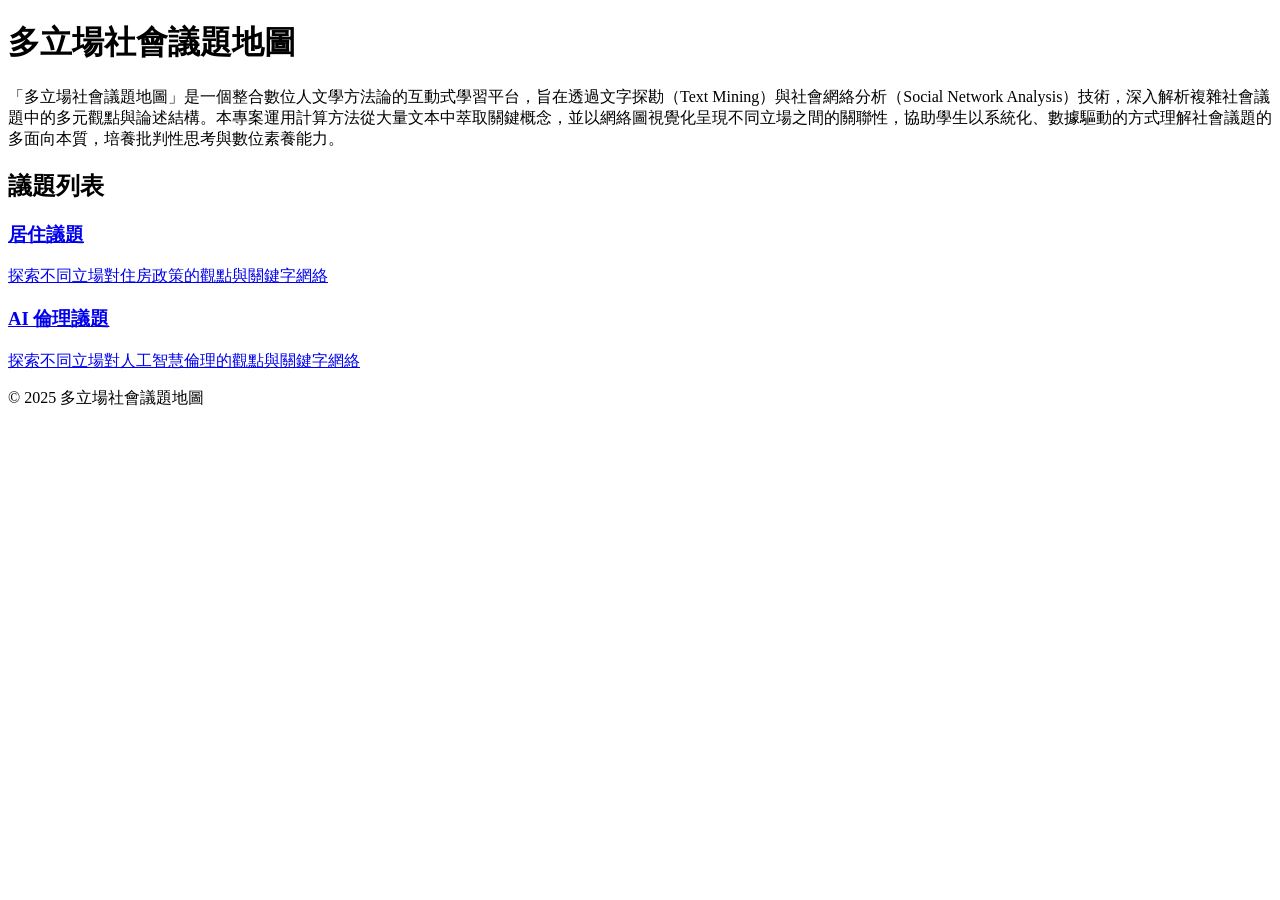
==== index.html @ eb8623aa "Add files via upload" ====
<!DOCTYPE html>
<html lang="zh-TW">
<head>
    <meta charset="UTF-8">
    <meta name="viewport" content="width=device-width, initial-scale=1.0">
    <title>多立場社會議題地圖</title>
    <link rel="stylesheet" href="assets/style.css">
</head>
<body>
    <div class="container">
        <header>
            <h1>多立場社會議題地圖</h1>
        </header>
        
        <main>
            <section class="intro">
                <p>
                    「多立場社會議題地圖」是一個整合數位人文學方法論的互動式學習平台，旨在透過文字探勘（Text Mining）與社會網絡分析（Social Network Analysis）技術，深入解析複雜社會議題中的多元觀點與論述結構。本專案運用計算方法從大量文本中萃取關鍵概念，並以網絡圖視覺化呈現不同立場之間的關聯性，協助學生以系統化、數據驅動的方式理解社會議題的多面向本質，培養批判性思考與數位素養能力。
                </p>
            </section>
            
            <section class="issues-list">
                <h2>議題列表</h2>
                <div class="issue-card">
                    <a href="issue.html?id=housing">
                        <h3>居住議題</h3>
                        <p>探索不同立場對住房政策的觀點與關鍵字網絡</p>
                    </a>
                </div>
                <div class="issue-card">
                    <a href="issue.html?id=ai_ethics">
                        <h3>AI 倫理議題</h3>
                        <p>探索不同立場對人工智慧倫理的觀點與關鍵字網絡</p>
                    </a>
                </div>
            </section>
        </main>
        
        <footer>
            <p>&copy; 2025 多立場社會議題地圖</p>
        </footer>
    </div>
</body>
</html>
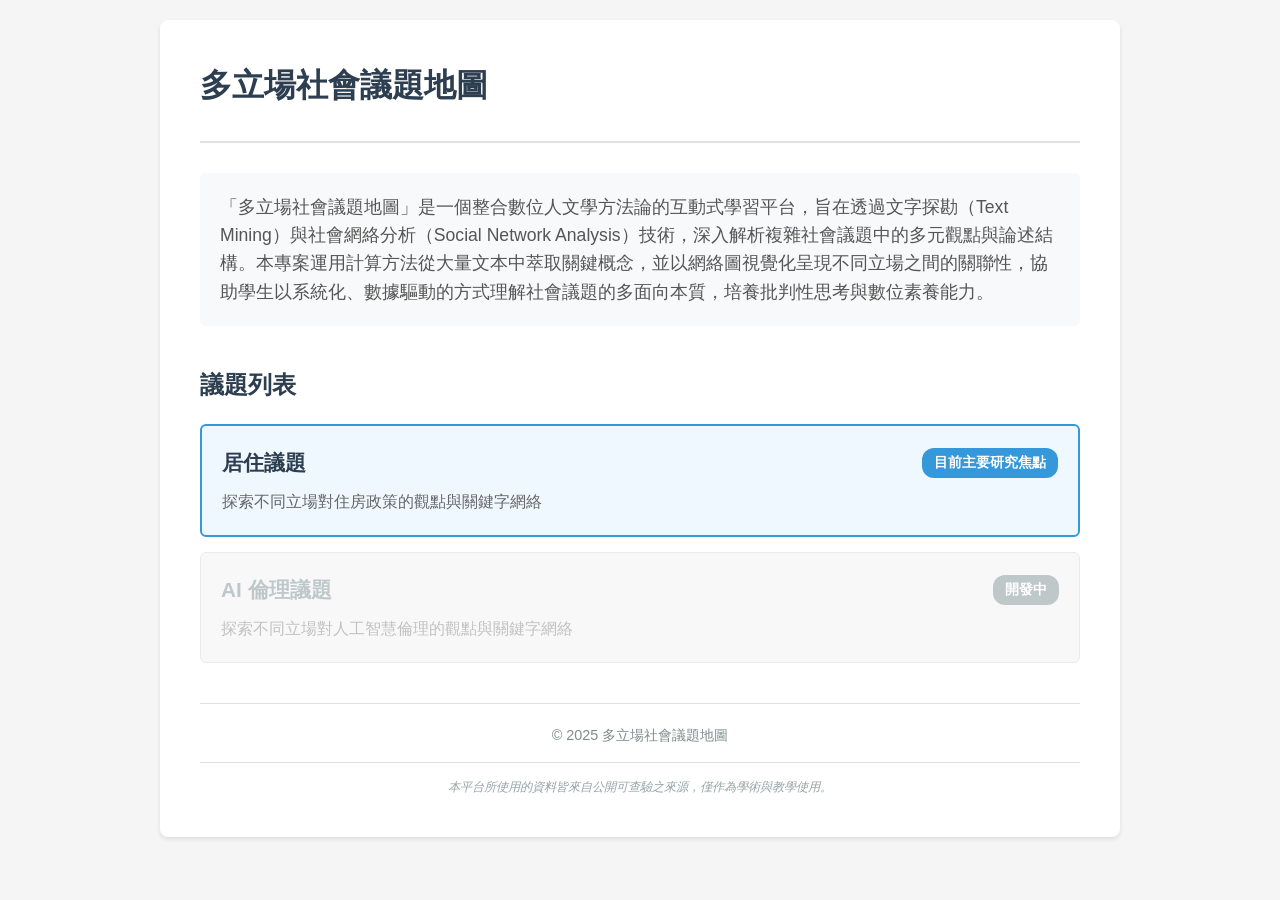
==== commit 281eadff: "完成議題頁核心功能與資料結構優化：新增資料來源說明、文章列表、主要發現與問題診斷區塊" ====
--- a/index.html
+++ b/index.html
@@ -1,45 +1,52 @@
-<!DOCTYPE html>
-<html lang="zh-TW">
-<head>
-    <meta charset="UTF-8">
-    <meta name="viewport" content="width=device-width, initial-scale=1.0">
-    <title>多立場社會議題地圖</title>
-    <link rel="stylesheet" href="assets/style.css">
-</head>
-<body>
-    <div class="container">
-        <header>
-            <h1>多立場社會議題地圖</h1>
-        </header>
-        
-        <main>
-            <section class="intro">
-                <p>
-                    「多立場社會議題地圖」是一個整合數位人文學方法論的互動式學習平台，旨在透過文字探勘（Text Mining）與社會網絡分析（Social Network Analysis）技術，深入解析複雜社會議題中的多元觀點與論述結構。本專案運用計算方法從大量文本中萃取關鍵概念，並以網絡圖視覺化呈現不同立場之間的關聯性，協助學生以系統化、數據驅動的方式理解社會議題的多面向本質，培養批判性思考與數位素養能力。
-                </p>
-            </section>
-            
-            <section class="issues-list">
-                <h2>議題列表</h2>
-                <div class="issue-card">
-                    <a href="issue.html?id=housing">
-                        <h3>居住議題</h3>
-                        <p>探索不同立場對住房政策的觀點與關鍵字網絡</p>
-                    </a>
-                </div>
-                <div class="issue-card">
-                    <a href="issue.html?id=ai_ethics">
-                        <h3>AI 倫理議題</h3>
-                        <p>探索不同立場對人工智慧倫理的觀點與關鍵字網絡</p>
-                    </a>
-                </div>
-            </section>
-        </main>
-        
-        <footer>
-            <p>&copy; 2025 多立場社會議題地圖</p>
-        </footer>
-    </div>
-</body>
-</html>
-
+<!DOCTYPE html>
+<html lang="zh-TW">
+<head>
+    <meta charset="UTF-8">
+    <meta name="viewport" content="width=device-width, initial-scale=1.0">
+    <title>多立場社會議題地圖</title>
+    <link rel="stylesheet" href="assets/style.css">
+</head>
+<body>
+    <div class="container">
+        <header>
+            <h1>多立場社會議題地圖</h1>
+        </header>
+        
+        <main>
+            <section class="intro">
+                <p>
+                    「多立場社會議題地圖」是一個整合數位人文學方法論的互動式學習平台，旨在透過文字探勘（Text Mining）與社會網絡分析（Social Network Analysis）技術，深入解析複雜社會議題中的多元觀點與論述結構。本專案運用計算方法從大量文本中萃取關鍵概念，並以網絡圖視覺化呈現不同立場之間的關聯性，協助學生以系統化、數據驅動的方式理解社會議題的多面向本質，培養批判性思考與數位素養能力。
+                </p>
+            </section>
+            
+            <section class="issues-list">
+                <h2>議題列表</h2>
+                <div class="issue-card issue-card-featured">
+                    <a href="issue.html?id=housing">
+                        <div class="issue-card-header">
+                            <h3>居住議題</h3>
+                            <span class="issue-badge badge-primary">目前主要研究焦點</span>
+                        </div>
+                        <p>探索不同立場對住房政策的觀點與關鍵字網絡</p>
+                    </a>
+                </div>
+                <div class="issue-card issue-card-disabled">
+                    <div class="issue-card-content">
+                        <div class="issue-card-header">
+                            <h3>AI 倫理議題</h3>
+                            <span class="issue-badge badge-secondary">開發中</span>
+                        </div>
+                        <p>探索不同立場對人工智慧倫理的觀點與關鍵字網絡</p>
+                    </div>
+                </div>
+            </section>
+        </main>
+        
+        <footer>
+            <p>&copy; 2025 多立場社會議題地圖</p>
+            <p class="disclaimer">本平台所使用的資料皆來自公開可查驗之來源，僅作為學術與教學使用。</p>
+        </footer>
+    </div>
+</body>
+</html>
+
--- a/assets/style.css
+++ b/assets/style.css
@@ -0,0 +1,911 @@
+/* 基本重置與字體設定 */
+* {
+    margin: 0;
+    padding: 0;
+    box-sizing: border-box;
+}
+
+body {
+    font-family: -apple-system, BlinkMacSystemFont, "Segoe UI", Roboto, "Helvetica Neue", Arial, sans-serif;
+    line-height: 1.6;
+    color: #333;
+    background-color: #f5f5f5;
+    padding: 20px;
+}
+
+.container {
+    max-width: 960px;
+    margin: 0 auto;
+    background-color: white;
+    padding: 40px;
+    border-radius: 8px;
+    box-shadow: 0 2px 4px rgba(0, 0, 0, 0.1);
+}
+
+/* 標題樣式 */
+header {
+    margin-bottom: 30px;
+    border-bottom: 2px solid #e0e0e0;
+    padding-bottom: 20px;
+}
+
+header h1 {
+    font-size: 2em;
+    color: #2c3e50;
+    margin-bottom: 10px;
+}
+
+nav {
+    margin-top: 10px;
+}
+
+.back-link {
+    color: #3498db;
+    text-decoration: none;
+    font-size: 0.9em;
+}
+
+.back-link:hover {
+    text-decoration: underline;
+}
+
+/* 介紹區塊 */
+.intro {
+    margin-bottom: 40px;
+    padding: 20px;
+    background-color: #f8f9fa;
+    border-radius: 6px;
+}
+
+.intro p {
+    font-size: 1.1em;
+    color: #555;
+}
+
+/* 議題列表 */
+.issues-list {
+    margin-top: 30px;
+}
+
+.issues-list h2 {
+    font-size: 1.5em;
+    color: #2c3e50;
+    margin-bottom: 20px;
+}
+
+.issue-card {
+    margin-bottom: 15px;
+    border: 1px solid #ddd;
+    border-radius: 6px;
+    transition: box-shadow 0.3s ease;
+}
+
+.issue-card:hover {
+    box-shadow: 0 4px 8px rgba(0, 0, 0, 0.1);
+}
+
+.issue-card a {
+    display: block;
+    padding: 20px;
+    text-decoration: none;
+    color: inherit;
+}
+
+.issue-card-content {
+    display: block;
+    padding: 20px;
+    color: inherit;
+}
+
+.issue-card-header {
+    display: flex;
+    justify-content: space-between;
+    align-items: center;
+    margin-bottom: 10px;
+    gap: 10px;
+    flex-wrap: wrap;
+}
+
+.issue-card h3 {
+    font-size: 1.3em;
+    color: #2c3e50;
+    margin: 0;
+    flex: 1;
+    min-width: 200px;
+}
+
+.issue-card p {
+    color: #666;
+    margin: 0;
+}
+
+/* 議題卡片標籤 */
+.issue-badge {
+    display: inline-block;
+    padding: 4px 12px;
+    border-radius: 12px;
+    font-size: 0.85em;
+    font-weight: 600;
+    white-space: nowrap;
+    flex-shrink: 0;
+}
+
+.badge-primary {
+    background-color: #3498db;
+    color: white;
+}
+
+.badge-secondary {
+    background-color: #95a5a6;
+    color: white;
+}
+
+/* 主要議題卡片樣式 */
+.issue-card-featured {
+    border: 2px solid #3498db;
+    background-color: #f0f8ff;
+}
+
+.issue-card-featured:hover {
+    box-shadow: 0 6px 12px rgba(52, 152, 219, 0.2);
+}
+
+/* 開發中議題卡片樣式 */
+.issue-card-disabled {
+    opacity: 0.6;
+    background-color: #f5f5f5;
+    cursor: not-allowed;
+}
+
+.issue-card-disabled:hover {
+    box-shadow: 0 2px 4px rgba(0, 0, 0, 0.05);
+}
+
+.issue-card-disabled h3 {
+    color: #95a5a6;
+}
+
+.issue-card-disabled p {
+    color: #999;
+}
+
+/* 議題詳情頁面 */
+.issue-header {
+    margin-bottom: 30px;
+}
+
+.issue-title {
+    font-size: 2em;
+    color: #2c3e50;
+    margin-bottom: 15px;
+}
+
+.issue-description {
+    font-size: 1.1em;
+    color: #555;
+    line-height: 1.8;
+}
+
+/* 閱讀引導區塊 */
+.reading-guide {
+    margin-bottom: 30px;
+    padding: 20px;
+    background-color: #f8f9fa;
+    border-radius: 6px;
+}
+
+.reading-guide p {
+    font-size: 1.1em;
+    color: #555;
+    line-height: 1.8;
+    margin: 0;
+}
+
+.issue-layout {
+    display: grid;
+    grid-template-columns: 1fr 1fr;
+    gap: 30px;
+    margin-top: 30px;
+}
+
+/* 立場卡片 */
+.stances-column h3,
+.network-column h3 {
+    font-size: 1.3em;
+    color: #2c3e50;
+    margin-bottom: 20px;
+    padding-bottom: 10px;
+    border-bottom: 2px solid #e0e0e0;
+}
+
+.stance-card {
+    background-color: #f8f9fa;
+    border: 1px solid #d0d0d0;
+    border-radius: 6px;
+    padding: 24px;
+    margin-bottom: 15px;
+    box-shadow: 0 2px 4px rgba(0, 0, 0, 0.05);
+}
+
+.stance-name {
+    font-size: 1.2em;
+    font-weight: bold;
+    color: #2c3e50;
+    margin-bottom: 10px;
+}
+
+.stance-summary {
+    color: #555;
+    line-height: 1.7;
+}
+
+/* 網絡圖區域 */
+.network-column {
+    background-color: #f8f9fa;
+    border: 1px solid #e0e0e0;
+    border-radius: 6px;
+    padding: 20px;
+}
+
+/* 網絡圖標題與圖例 */
+.network-header {
+    display: flex;
+    justify-content: space-between;
+    align-items: flex-start;
+    margin-bottom: 20px;
+    padding-bottom: 10px;
+    border-bottom: 2px solid #e0e0e0;
+    flex-wrap: wrap;
+    gap: 15px;
+}
+
+.network-header h3 {
+    margin: 0;
+    padding-bottom: 0;
+    border-bottom: none;
+    flex: 0 0 auto;
+}
+
+/* 圖例樣式 */
+.network-legend {
+    display: flex;
+    flex-wrap: wrap;
+    gap: 12px;
+    align-items: center;
+    font-size: 0.85em;
+    color: #555;
+}
+
+.legend-item {
+    display: flex;
+    align-items: center;
+    gap: 6px;
+}
+
+.legend-color {
+    display: inline-block;
+    width: 14px;
+    height: 14px;
+    border-radius: 3px;
+    border: 1px solid rgba(0, 0, 0, 0.1);
+    flex-shrink: 0;
+}
+
+.legend-text {
+    white-space: nowrap;
+    font-size: 0.9em;
+}
+
+/* 視圖切換按鈕 */
+.view-toggle {
+    display: flex;
+    gap: 10px;
+    margin-bottom: 20px;
+    margin-top: 15px;
+}
+
+.view-btn {
+    padding: 10px 20px;
+    border: 2px solid #3498db;
+    background-color: white;
+    color: #3498db;
+    border-radius: 6px;
+    cursor: pointer;
+    font-size: 0.95em;
+    font-weight: 500;
+    transition: all 0.3s ease;
+}
+
+.view-btn:hover {
+    background-color: #f0f8ff;
+}
+
+.view-btn.active {
+    background-color: #3498db;
+    color: white;
+}
+
+/* 列表視圖 */
+.list-view {
+    margin-top: 10px;
+}
+
+.keyword-list-container {
+    display: flex;
+    flex-direction: column;
+    gap: 20px;
+}
+
+.keyword-group-section {
+    background-color: white;
+    border: 1px solid #e0e0e0;
+    border-radius: 6px;
+    padding: 15px;
+}
+
+.keyword-group-title {
+    font-size: 1.1em;
+    color: #2c3e50;
+    margin-bottom: 12px;
+    padding-bottom: 8px;
+    border-bottom: 2px solid #e0e0e0;
+}
+
+.keyword-cards {
+    display: flex;
+    flex-wrap: wrap;
+    gap: 10px;
+}
+
+.keyword-card {
+    background-color: #f8f9fa;
+    border: 1px solid #d0d0d0;
+    border-radius: 4px;
+    padding: 10px 15px;
+    transition: all 0.2s ease;
+}
+
+.keyword-card:hover {
+    background-color: #e9ecef;
+    border-color: #3498db;
+    box-shadow: 0 2px 4px rgba(0, 0, 0, 0.1);
+}
+
+.keyword-name {
+    font-size: 0.95em;
+    color: #2c3e50;
+    font-weight: 500;
+}
+
+.network-view {
+    margin-top: 10px;
+}
+
+#network {
+    margin-bottom: 15px;
+}
+
+.node-info {
+    margin-top: 15px;
+    padding: 15px;
+    background-color: white;
+    border: 1px solid #d0d0d0;
+    border-radius: 6px;
+    box-shadow: 0 2px 4px rgba(0, 0, 0, 0.05);
+}
+
+.node-info-content {
+    color: #2c3e50;
+}
+
+.node-info-content strong {
+    font-size: 1.1em;
+    color: #2c3e50;
+    display: block;
+    margin-bottom: 8px;
+}
+
+.node-info-group {
+    color: #555;
+    font-size: 0.95em;
+    margin: 0;
+    line-height: 1.6;
+}
+
+/* 關鍵詞資訊區塊（hover 時顯示） */
+.keyword-info {
+    margin-top: 15px;
+    padding: 15px;
+    background-color: #fff3cd;
+    border: 1px solid #ffc107;
+    border-radius: 6px;
+    box-shadow: 0 2px 4px rgba(0, 0, 0, 0.05);
+    transition: opacity 0.3s ease;
+}
+
+.keyword-info-content {
+    color: #2c3e50;
+}
+
+.keyword-label {
+    font-size: 1.2em;
+    color: #2c3e50;
+    display: block;
+    margin-bottom: 8px;
+}
+
+.keyword-group {
+    color: #555;
+    font-size: 0.95em;
+    margin: 0;
+    line-height: 1.6;
+}
+
+/* 關鍵詞說明區塊（點擊節點時顯示） */
+.keyword-info-section {
+    margin-top: 30px;
+    padding: 20px;
+    background-color: #f8f9fa;
+    border: 1px solid #e0e0e0;
+    border-radius: 6px;
+}
+
+.keyword-info-section h3 {
+    font-size: 1.2em;
+    color: #2c3e50;
+    margin-bottom: 15px;
+    padding-bottom: 10px;
+    border-bottom: 2px solid #e0e0e0;
+}
+
+#keyword-title {
+    font-size: 1em;
+    color: #555;
+    margin-bottom: 15px;
+    font-weight: 500;
+}
+
+#keyword-explanation {
+    font-size: 1em;
+    color: #2c3e50;
+    line-height: 1.8;
+    margin-bottom: 15px;
+}
+
+#keyword-examples {
+    margin-top: 10px;
+    padding-left: 20px;
+}
+
+#keyword-examples li {
+    font-size: 0.95em;
+    color: #555;
+    line-height: 1.8;
+    margin-bottom: 8px;
+}
+
+.network-section {
+    margin-bottom: 25px;
+}
+
+.network-section h4 {
+    font-size: 1.1em;
+    color: #2c3e50;
+    margin-bottom: 15px;
+    padding-bottom: 8px;
+    border-bottom: 1px solid #ddd;
+}
+
+.node-list,
+.link-list {
+    list-style: none;
+}
+
+.node-item,
+.link-item {
+    background-color: white;
+    padding: 12px;
+    margin-bottom: 8px;
+    border-radius: 4px;
+    border-left: 3px solid #3498db;
+}
+
+.node-item {
+    border-left-color: #3498db;
+}
+
+.link-item {
+    border-left-color: #e74c3c;
+}
+
+.node-label {
+    font-weight: bold;
+    color: #2c3e50;
+}
+
+.node-group {
+    font-size: 0.9em;
+    color: #7f8c8d;
+    margin-left: 10px;
+}
+
+.link-source,
+.link-target {
+    font-weight: bold;
+    color: #2c3e50;
+}
+
+.link-weight {
+    color: #7f8c8d;
+    font-size: 0.9em;
+    margin-left: 10px;
+}
+
+/* 載入狀態 */
+.loading {
+    text-align: center;
+    padding: 40px;
+    color: #7f8c8d;
+    font-size: 1.1em;
+}
+
+.error {
+    background-color: #fee;
+    border: 1px solid #fcc;
+    border-radius: 6px;
+    padding: 20px;
+    color: #c33;
+    text-align: center;
+}
+
+/* 資料來源與研究方法區塊 */
+.data-source-section {
+    margin-bottom: 40px;
+}
+
+.data-source-section h3 {
+    font-size: 1.5em;
+    color: #2c3e50;
+    margin-bottom: 20px;
+    padding-bottom: 10px;
+    border-bottom: 2px solid #e0e0e0;
+}
+
+.data-source-card {
+    background-color: #f8f9fa;
+    border: 1px solid #e0e0e0;
+    border-radius: 6px;
+    padding: 25px;
+}
+
+.data-source-info {
+    margin-bottom: 25px;
+}
+
+.info-item {
+    margin-bottom: 12px;
+    line-height: 1.8;
+    color: #555;
+}
+
+.info-item strong {
+    color: #2c3e50;
+    margin-right: 8px;
+}
+
+.methodology-info {
+    padding-top: 20px;
+    border-top: 1px solid #e0e0e0;
+}
+
+.methodology-info h4 {
+    font-size: 1.1em;
+    color: #2c3e50;
+    margin-bottom: 12px;
+}
+
+.methodology-info p {
+    color: #555;
+    line-height: 1.8;
+    margin: 0;
+}
+
+/* 相關文章列表 */
+.related-articles {
+    margin-top: 20px;
+    padding-top: 20px;
+    border-top: 2px solid #e0e0e0;
+}
+
+.related-articles h4 {
+    font-size: 1.1em;
+    color: #2c3e50;
+    margin-bottom: 15px;
+}
+
+.articles-list {
+    display: flex;
+    flex-direction: column;
+    gap: 15px;
+}
+
+.article-item {
+    background-color: white;
+    border: 1px solid #d0d0d0;
+    border-radius: 6px;
+    padding: 15px;
+    transition: box-shadow 0.2s ease;
+}
+
+.article-item:hover {
+    box-shadow: 0 2px 8px rgba(0, 0, 0, 0.1);
+}
+
+.article-title {
+    margin: 0 0 10px 0;
+    font-size: 1em;
+}
+
+.article-title a {
+    color: #3498db;
+    text-decoration: none;
+    font-weight: 500;
+}
+
+.article-title a:hover {
+    text-decoration: underline;
+}
+
+.article-meta {
+    display: flex;
+    gap: 15px;
+    font-size: 0.9em;
+    color: #7f8c8d;
+    flex-wrap: wrap;
+    align-items: center;
+}
+
+.article-source {
+    font-weight: 500;
+}
+
+.article-source strong {
+    color: #2c3e50;
+}
+
+.article-date {
+    color: #95a5a6;
+}
+
+.article-date strong {
+    color: #2c3e50;
+}
+
+.article-url {
+    margin-left: auto;
+}
+
+.article-link {
+    color: #3498db;
+    text-decoration: none;
+    font-weight: 500;
+    padding: 4px 12px;
+    border: 1px solid #3498db;
+    border-radius: 4px;
+    transition: all 0.2s ease;
+}
+
+.article-link:hover {
+    background-color: #3498db;
+    color: white;
+}
+
+.no-articles {
+    color: #7f8c8d;
+    font-style: italic;
+    padding: 15px;
+    background-color: #f8f9fa;
+    border-radius: 4px;
+    text-align: center;
+}
+
+/* 主要發現區塊 */
+.findings-section {
+    margin-top: 50px;
+    margin-bottom: 40px;
+}
+
+.findings-section h3 {
+    font-size: 1.5em;
+    color: #2c3e50;
+    margin-bottom: 20px;
+    padding-bottom: 10px;
+    border-bottom: 2px solid #e0e0e0;
+}
+
+.findings-content {
+    background-color: #f8f9fa;
+    border: 1px solid #e0e0e0;
+    border-radius: 6px;
+    padding: 25px;
+}
+
+.findings-list {
+    list-style: none;
+    padding: 0;
+    margin: 0;
+}
+
+.finding-item {
+    margin-bottom: 20px;
+    padding: 15px;
+    background-color: white;
+    border-left: 4px solid #3498db;
+    border-radius: 4px;
+    line-height: 1.8;
+}
+
+.finding-item:last-child {
+    margin-bottom: 0;
+}
+
+.finding-item strong {
+    color: #2c3e50;
+    display: block;
+    margin-bottom: 8px;
+    font-size: 1.05em;
+}
+
+.findings-note {
+    margin-top: 20px;
+    padding-top: 15px;
+    border-top: 1px solid #e0e0e0;
+    color: #7f8c8d;
+    font-size: 0.9em;
+}
+
+/* 問題診斷與解決方案區塊 */
+.solutions-section {
+    margin-top: 50px;
+    margin-bottom: 40px;
+}
+
+.solutions-section h3 {
+    font-size: 1.5em;
+    color: #2c3e50;
+    margin-bottom: 20px;
+    padding-bottom: 10px;
+    border-bottom: 2px solid #e0e0e0;
+}
+
+.solutions-content {
+    display: flex;
+    flex-direction: column;
+    gap: 25px;
+}
+
+.solution-card {
+    display: grid;
+    grid-template-columns: 1fr 1fr;
+    gap: 25px;
+    background-color: #f8f9fa;
+    border: 1px solid #e0e0e0;
+    border-radius: 6px;
+    padding: 25px;
+}
+
+.problem-column,
+.solution-column {
+    background-color: white;
+    padding: 20px;
+    border-radius: 4px;
+    border: 1px solid #d0d0d0;
+}
+
+.problem-column h4,
+.solution-column h4 {
+    font-size: 1.1em;
+    color: #2c3e50;
+    margin-bottom: 15px;
+    padding-bottom: 8px;
+    border-bottom: 2px solid #e74c3c;
+}
+
+.solution-column h4 {
+    border-bottom-color: #27ae60;
+}
+
+.problem-column p {
+    color: #555;
+    line-height: 1.8;
+    margin: 0;
+}
+
+.solution-column ul {
+    margin: 0;
+    padding-left: 20px;
+    color: #555;
+    line-height: 1.8;
+}
+
+.solution-column li {
+    margin-bottom: 8px;
+}
+
+.solutions-note {
+    margin-top: 20px;
+    padding-top: 15px;
+    border-top: 1px solid #e0e0e0;
+    color: #7f8c8d;
+    font-size: 0.9em;
+    text-align: center;
+}
+
+/* 頁尾 */
+footer {
+    margin-top: 40px;
+    padding-top: 20px;
+    border-top: 1px solid #e0e0e0;
+    text-align: center;
+    color: #7f8c8d;
+    font-size: 0.9em;
+}
+
+.disclaimer {
+    margin-top: 15px;
+    padding-top: 15px;
+    border-top: 1px solid #e0e0e0;
+    font-size: 0.85em;
+    color: #95a5a6;
+    font-style: italic;
+    line-height: 1.6;
+}
+
+/* 響應式設計 */
+@media (max-width: 768px) {
+    body {
+        padding: 10px;
+    }
+    
+    .container {
+        padding: 20px;
+    }
+    
+    header h1 {
+        font-size: 1.5em;
+    }
+    
+    .issue-layout {
+        grid-template-columns: 1fr;
+        gap: 20px;
+    }
+    
+    .issue-title {
+        font-size: 1.5em;
+    }
+    
+    .network-header {
+        flex-direction: column;
+        align-items: flex-start;
+    }
+    
+    .network-legend {
+        width: 100%;
+        margin-top: 10px;
+    }
+    
+    .solution-card {
+        grid-template-columns: 1fr;
+        gap: 20px;
+    }
+    
+    .data-source-card {
+        padding: 20px;
+    }
+    
+    .findings-content,
+    .solutions-content {
+        padding: 20px;
+    }
+}
+
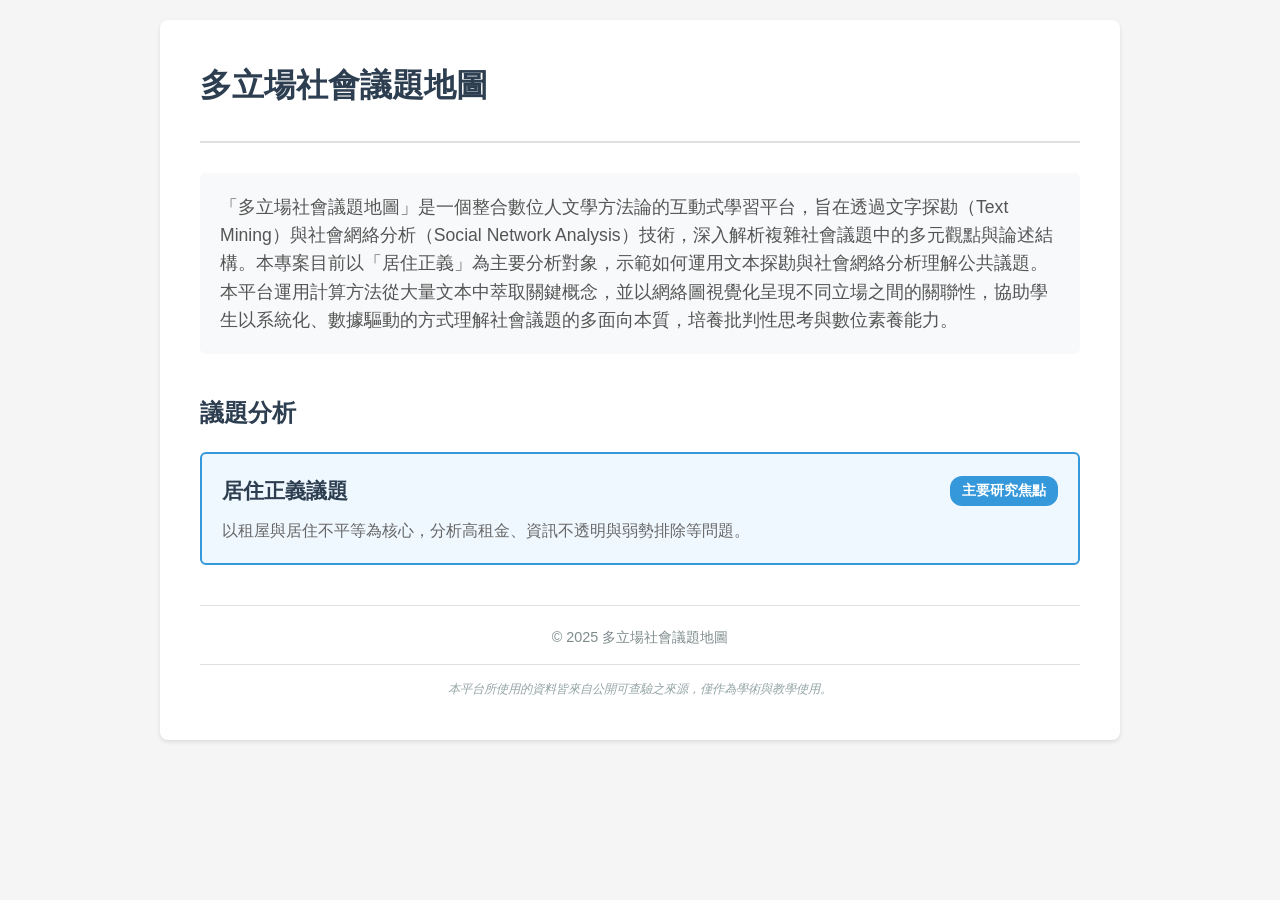
==== commit 72ec2805: "重構專案：移除 AI 倫理議題，專注於居住正義單一議題" ====
--- a/index.html
+++ b/index.html
@@ -15,29 +15,20 @@
         <main>
             <section class="intro">
                 <p>
-                    「多立場社會議題地圖」是一個整合數位人文學方法論的互動式學習平台，旨在透過文字探勘（Text Mining）與社會網絡分析（Social Network Analysis）技術，深入解析複雜社會議題中的多元觀點與論述結構。本專案運用計算方法從大量文本中萃取關鍵概念，並以網絡圖視覺化呈現不同立場之間的關聯性，協助學生以系統化、數據驅動的方式理解社會議題的多面向本質，培養批判性思考與數位素養能力。
+                    「多立場社會議題地圖」是一個整合數位人文學方法論的互動式學習平台，旨在透過文字探勘（Text Mining）與社會網絡分析（Social Network Analysis）技術，深入解析複雜社會議題中的多元觀點與論述結構。本專案目前以「居住正義」為主要分析對象，示範如何運用文本探勘與社會網絡分析理解公共議題。本平台運用計算方法從大量文本中萃取關鍵概念，並以網絡圖視覺化呈現不同立場之間的關聯性，協助學生以系統化、數據驅動的方式理解社會議題的多面向本質，培養批判性思考與數位素養能力。
                 </p>
             </section>
             
             <section class="issues-list">
-                <h2>議題列表</h2>
+                <h2>議題分析</h2>
                 <div class="issue-card issue-card-featured">
                     <a href="issue.html?id=housing">
                         <div class="issue-card-header">
-                            <h3>居住議題</h3>
-                            <span class="issue-badge badge-primary">目前主要研究焦點</span>
+                            <h3>居住正義議題</h3>
+                            <span class="issue-badge badge-primary">主要研究焦點</span>
                         </div>
-                        <p>探索不同立場對住房政策的觀點與關鍵字網絡</p>
+                        <p>以租屋與居住不平等為核心，分析高租金、資訊不透明與弱勢排除等問題。</p>
                     </a>
-                </div>
-                <div class="issue-card issue-card-disabled">
-                    <div class="issue-card-content">
-                        <div class="issue-card-header">
-                            <h3>AI 倫理議題</h3>
-                            <span class="issue-badge badge-secondary">開發中</span>
-                        </div>
-                        <p>探索不同立場對人工智慧倫理的觀點與關鍵字網絡</p>
-                    </div>
                 </div>
             </section>
         </main>
--- a/assets/style.css
+++ b/assets/style.css
@@ -558,6 +558,58 @@
     text-align: center;
 }
 
+/* 研究說明區塊 */
+.research-overview-section {
+    margin-top: 30px;
+    margin-bottom: 40px;
+}
+
+.research-overview-section h2 {
+    font-size: 1.8em;
+    color: #2c3e50;
+    margin-bottom: 20px;
+    padding-bottom: 15px;
+    border-bottom: 3px solid #3498db;
+}
+
+.research-overview-content {
+    background-color: #f8f9fa;
+    border: 1px solid #e0e0e0;
+    border-radius: 6px;
+    padding: 30px;
+    line-height: 1.8;
+}
+
+.research-overview-content h3 {
+    font-size: 1.3em;
+    color: #2c3e50;
+    margin-top: 25px;
+    margin-bottom: 15px;
+    padding-bottom: 10px;
+    border-bottom: 2px solid #e0e0e0;
+}
+
+.research-overview-content h3:first-child {
+    margin-top: 0;
+}
+
+.research-overview-content p {
+    color: #555;
+    margin-bottom: 15px;
+    font-size: 1.05em;
+}
+
+.research-overview-content ul {
+    margin: 15px 0;
+    padding-left: 25px;
+    color: #555;
+}
+
+.research-overview-content li {
+    margin-bottom: 10px;
+    line-height: 1.8;
+}
+
 /* 資料來源與研究方法區塊 */
 .data-source-section {
     margin-bottom: 40px;
@@ -591,6 +643,19 @@
 .info-item strong {
     color: #2c3e50;
     margin-right: 8px;
+}
+
+.info-item-highlight {
+    background-color: #f0f8ff;
+    padding: 10px 15px;
+    border-radius: 4px;
+    border-left: 3px solid #3498db;
+    font-weight: 500;
+}
+
+.info-item-highlight strong {
+    color: #3498db;
+    font-size: 1.05em;
 }
 
 .methodology-info {
@@ -658,9 +723,16 @@
 
 .article-meta {
     display: flex;
-    gap: 15px;
+    flex-direction: column;
+    gap: 12px;
     font-size: 0.9em;
     color: #7f8c8d;
+    margin-top: 10px;
+}
+
+.article-meta-row {
+    display: flex;
+    gap: 20px;
     flex-wrap: wrap;
     align-items: center;
 }
@@ -681,23 +753,43 @@
     color: #2c3e50;
 }
 
-.article-url {
-    margin-left: auto;
-}
-
-.article-link {
+.article-url-row {
+    display: flex;
+    gap: 10px;
+    align-items: center;
+    flex-wrap: wrap;
+    padding-top: 10px;
+    border-top: 1px solid #e0e0e0;
+}
+
+.article-url-label {
+    font-weight: 500;
+    color: #2c3e50;
+    white-space: nowrap;
+}
+
+.article-url-label strong {
+    color: #2c3e50;
+}
+
+.article-url-link {
     color: #3498db;
     text-decoration: none;
     font-weight: 500;
-    padding: 4px 12px;
-    border: 1px solid #3498db;
+    word-break: break-all;
+    flex: 1;
+    min-width: 200px;
+    padding: 6px 10px;
+    background-color: #f8f9fa;
+    border: 1px solid #d0d0d0;
     border-radius: 4px;
     transition: all 0.2s ease;
 }
 
-.article-link:hover {
-    background-color: #3498db;
-    color: white;
+.article-url-link:hover {
+    background-color: #e8f4f8;
+    border-color: #3498db;
+    text-decoration: underline;
 }
 
 .no-articles {
@@ -715,19 +807,19 @@
     margin-bottom: 40px;
 }
 
-.findings-section h3 {
-    font-size: 1.5em;
-    color: #2c3e50;
-    margin-bottom: 20px;
-    padding-bottom: 10px;
-    border-bottom: 2px solid #e0e0e0;
+.findings-section h2 {
+    font-size: 1.8em;
+    color: #2c3e50;
+    margin-bottom: 25px;
+    padding-bottom: 15px;
+    border-bottom: 3px solid #3498db;
 }
 
 .findings-content {
     background-color: #f8f9fa;
     border: 1px solid #e0e0e0;
     border-radius: 6px;
-    padding: 25px;
+    padding: 30px;
 }
 
 .findings-list {
@@ -737,31 +829,37 @@
 }
 
 .finding-item {
-    margin-bottom: 20px;
-    padding: 15px;
+    margin-bottom: 30px;
+    padding: 25px;
     background-color: white;
-    border-left: 4px solid #3498db;
-    border-radius: 4px;
-    line-height: 1.8;
+    border-left: 5px solid #3498db;
+    border-radius: 6px;
+    box-shadow: 0 2px 4px rgba(0, 0, 0, 0.05);
+    transition: box-shadow 0.3s ease;
+}
+
+.finding-item:hover {
+    box-shadow: 0 4px 8px rgba(0, 0, 0, 0.1);
 }
 
 .finding-item:last-child {
     margin-bottom: 0;
 }
 
-.finding-item strong {
-    color: #2c3e50;
-    display: block;
-    margin-bottom: 8px;
+.finding-item h3 {
+    color: #2c3e50;
+    font-size: 1.3em;
+    margin-bottom: 15px;
+    padding-bottom: 10px;
+    border-bottom: 2px solid #e0e0e0;
+    font-weight: 600;
+}
+
+.finding-item p {
+    color: #555;
+    line-height: 1.9;
+    margin: 0;
     font-size: 1.05em;
-}
-
-.findings-note {
-    margin-top: 20px;
-    padding-top: 15px;
-    border-top: 1px solid #e0e0e0;
-    color: #7f8c8d;
-    font-size: 0.9em;
 }
 
 /* 問題診斷與解決方案區塊 */
@@ -770,75 +868,154 @@
     margin-bottom: 40px;
 }
 
-.solutions-section h3 {
-    font-size: 1.5em;
-    color: #2c3e50;
-    margin-bottom: 20px;
+.solutions-section h2 {
+    font-size: 1.8em;
+    color: #2c3e50;
+    margin-bottom: 25px;
+    padding-bottom: 15px;
+    border-bottom: 3px solid #27ae60;
+}
+
+.solutions-content {
+    display: flex;
+    flex-direction: column;
+    gap: 30px;
+}
+
+.solution-card {
+    background-color: #f8f9fa;
+    border: 1px solid #e0e0e0;
+    border-radius: 8px;
+    padding: 30px;
+    box-shadow: 0 2px 4px rgba(0, 0, 0, 0.05);
+    transition: box-shadow 0.3s ease;
+}
+
+.solution-card:hover {
+    box-shadow: 0 4px 12px rgba(0, 0, 0, 0.1);
+}
+
+.solution-title {
+    font-size: 1.4em;
+    color: #2c3e50;
+    margin-bottom: 25px;
+    padding-bottom: 15px;
+    border-bottom: 3px solid #3498db;
+    font-weight: 600;
+}
+
+.solution-card-content {
+    display: flex;
+    flex-direction: column;
+    gap: 25px;
+}
+
+.problem-section,
+.solution-section,
+.platform-role-section {
+    background-color: white;
+    padding: 20px;
+    border-radius: 6px;
+    border: 1px solid #d0d0d0;
+}
+
+.problem-section {
+    border-left: 4px solid #e74c3c;
+}
+
+.solution-section {
+    border-left: 4px solid #27ae60;
+}
+
+.platform-role-section {
+    border-left: 4px solid #3498db;
+    background-color: #f0f8ff;
+}
+
+.problem-section h4,
+.solution-section h4,
+.platform-role-section h4 {
+    font-size: 1.15em;
+    color: #2c3e50;
+    margin-bottom: 15px;
     padding-bottom: 10px;
     border-bottom: 2px solid #e0e0e0;
-}
-
-.solutions-content {
-    display: flex;
-    flex-direction: column;
-    gap: 25px;
-}
-
-.solution-card {
-    display: grid;
-    grid-template-columns: 1fr 1fr;
-    gap: 25px;
-    background-color: #f8f9fa;
-    border: 1px solid #e0e0e0;
-    border-radius: 6px;
-    padding: 25px;
-}
-
-.problem-column,
-.solution-column {
-    background-color: white;
+    font-weight: 600;
+}
+
+.problem-section h4 {
+    color: #e74c3c;
+    border-bottom-color: #e74c3c;
+}
+
+.solution-section h4 {
+    color: #27ae60;
+    border-bottom-color: #27ae60;
+}
+
+.platform-role-section h4 {
+    color: #3498db;
+    border-bottom-color: #3498db;
+}
+
+.problem-section ul,
+.solution-section ul,
+.platform-role-section ul {
+    margin: 0;
+    padding-left: 25px;
+    color: #555;
+    line-height: 1.9;
+}
+
+.problem-section li,
+.solution-section li,
+.platform-role-section li {
+    margin-bottom: 12px;
+    font-size: 1.05em;
+}
+
+.problem-section li {
+    color: #555;
+}
+
+.solution-section li {
+    color: #2c3e50;
+}
+
+.platform-role-section li {
+    color: #2c3e50;
+}
+
+/* 本平台如何協助改善問題區塊 */
+.platform-role {
+    background-color: #fff9e6;
     padding: 20px;
-    border-radius: 4px;
-    border: 1px solid #d0d0d0;
-}
-
-.problem-column h4,
-.solution-column h4 {
-    font-size: 1.1em;
-    color: #2c3e50;
-    margin-bottom: 15px;
-    padding-bottom: 8px;
-    border-bottom: 2px solid #e74c3c;
-}
-
-.solution-column h4 {
-    border-bottom-color: #27ae60;
-}
-
-.problem-column p {
-    color: #555;
-    line-height: 1.8;
+    border-radius: 6px;
+    border: 1px solid #ffd700;
+    border-left: 4px solid #ffd700;
+    margin-top: 20px;
+}
+
+.platform-role h4 {
+    font-size: 1.15em;
+    color: #2c3e50;
+    margin-bottom: 15px;
+    padding-bottom: 10px;
+    border-bottom: 2px solid #ffd700;
+    font-weight: 600;
+}
+
+.platform-role ul {
     margin: 0;
-}
-
-.solution-column ul {
-    margin: 0;
-    padding-left: 20px;
-    color: #555;
-    line-height: 1.8;
-}
-
-.solution-column li {
-    margin-bottom: 8px;
-}
-
-.solutions-note {
-    margin-top: 20px;
-    padding-top: 15px;
-    border-top: 1px solid #e0e0e0;
-    color: #7f8c8d;
-    font-size: 0.9em;
-    text-align: center;
+    padding-left: 25px;
+    color: #555;
+    line-height: 1.9;
+}
+
+.platform-role li {
+    margin-bottom: 12px;
+    font-size: 1.05em;
+    color: #2c3e50;
 }
 
 /* 頁尾 */
@@ -895,8 +1072,17 @@
     }
     
     .solution-card {
-        grid-template-columns: 1fr;
+        padding: 20px;
+    }
+    
+    .solution-card-content {
         gap: 20px;
+    }
+    
+    .problem-section,
+    .solution-section,
+    .platform-role-section {
+        padding: 15px;
     }
     
     .data-source-card {
@@ -907,5 +1093,48 @@
     .solutions-content {
         padding: 20px;
     }
-}
-
+    
+    .findings-section h2,
+    .solutions-section h2 {
+        font-size: 1.5em;
+    }
+    
+    .solution-title {
+        font-size: 1.2em;
+    }
+    
+    .finding-item h3 {
+        font-size: 1.1em;
+    }
+    
+    .article-meta-row {
+        flex-direction: column;
+        gap: 10px;
+        align-items: flex-start;
+    }
+    
+    .article-url-row {
+        flex-direction: column;
+        align-items: flex-start;
+        gap: 8px;
+    }
+    
+    .article-url-link {
+        width: 100%;
+        min-width: auto;
+    }
+    
+    .info-item-highlight {
+        padding: 8px 12px;
+    }
+    
+    .platform-role {
+        padding: 15px;
+        margin-top: 15px;
+    }
+    
+    .platform-role h4 {
+        font-size: 1.1em;
+    }
+}
+
